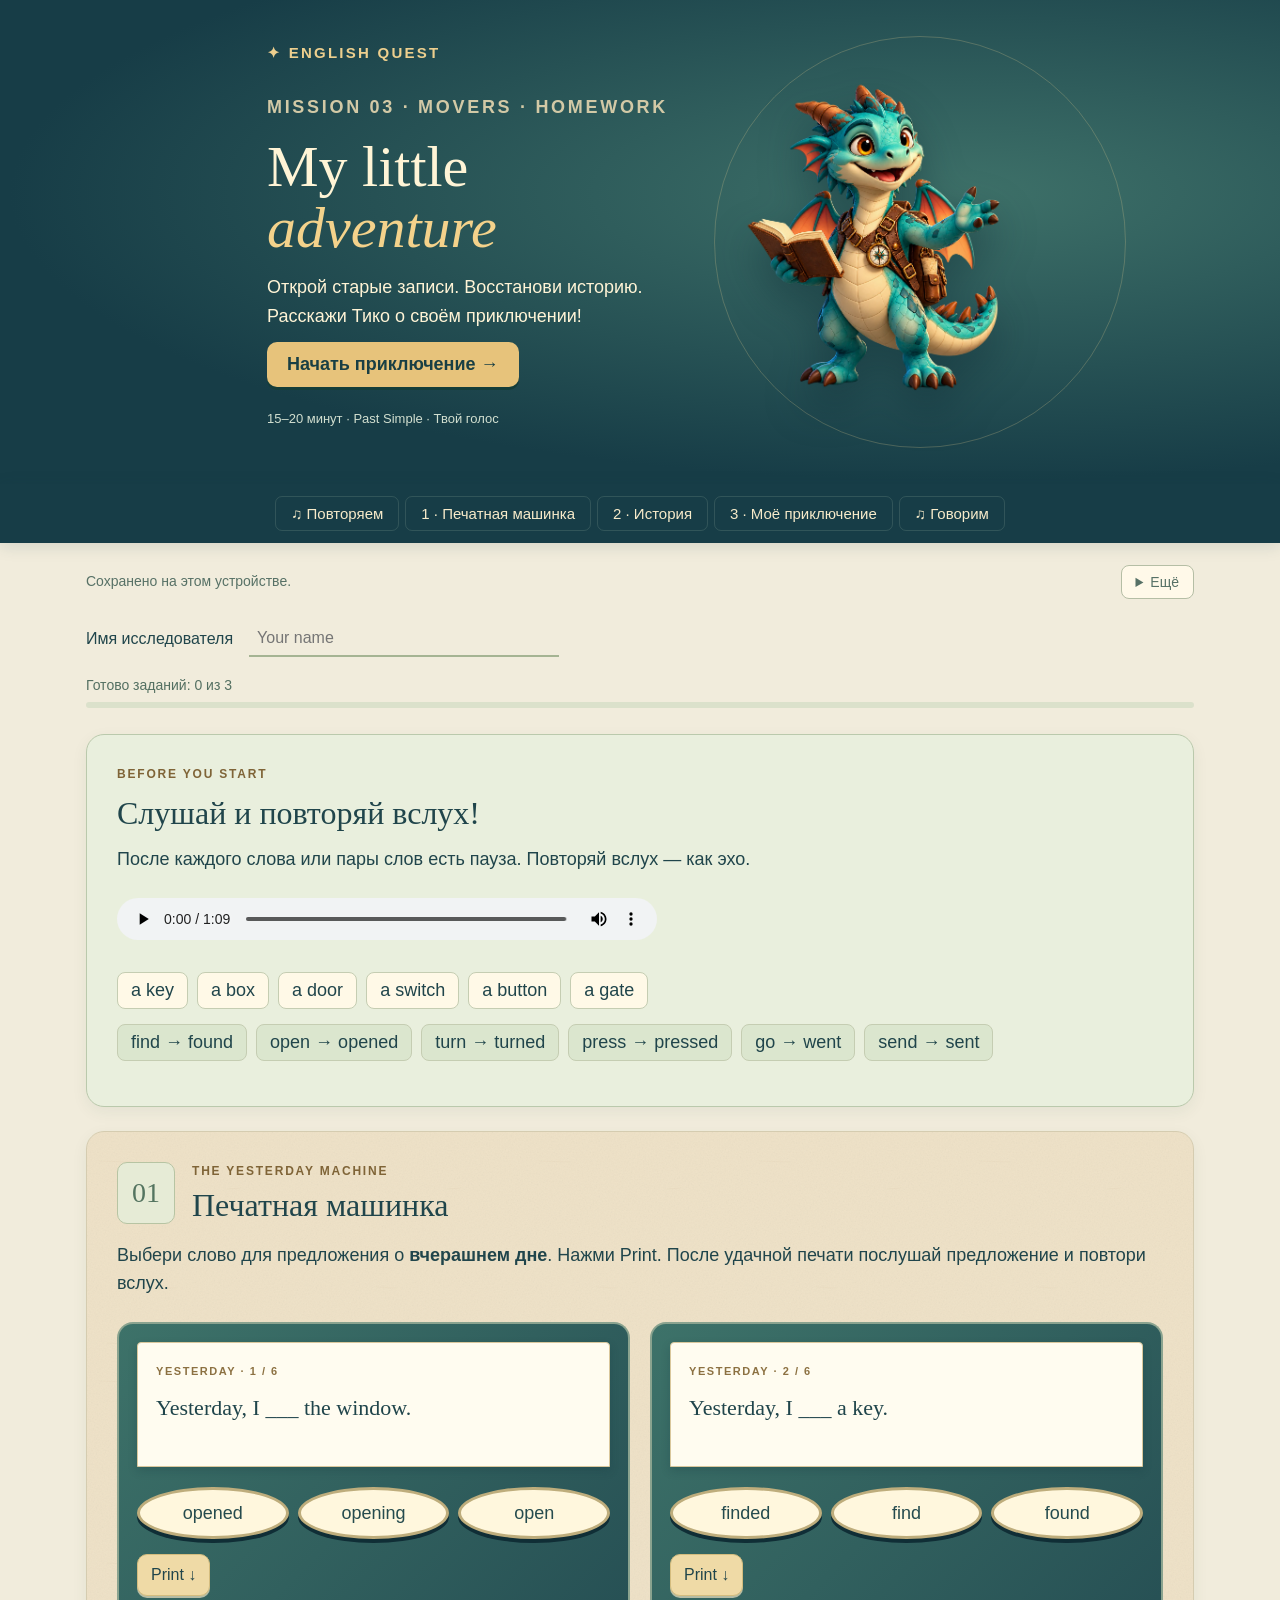
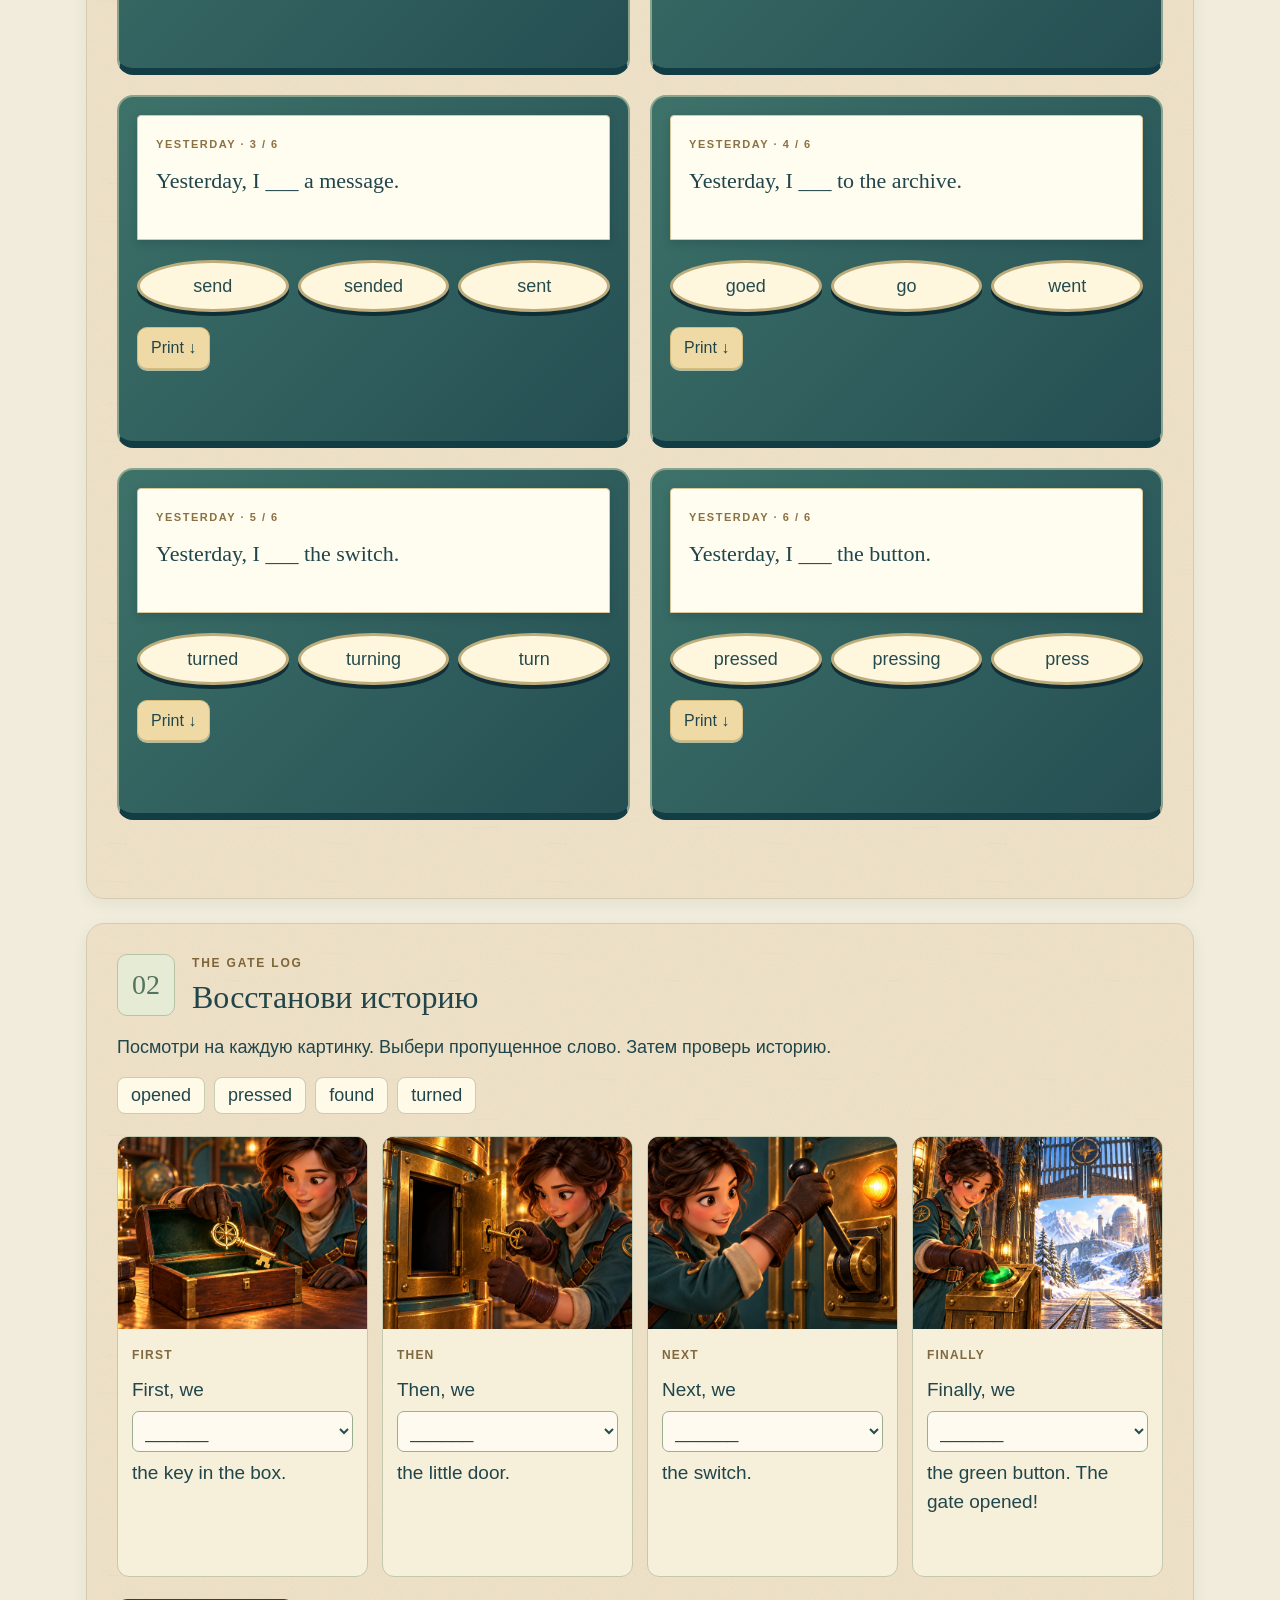
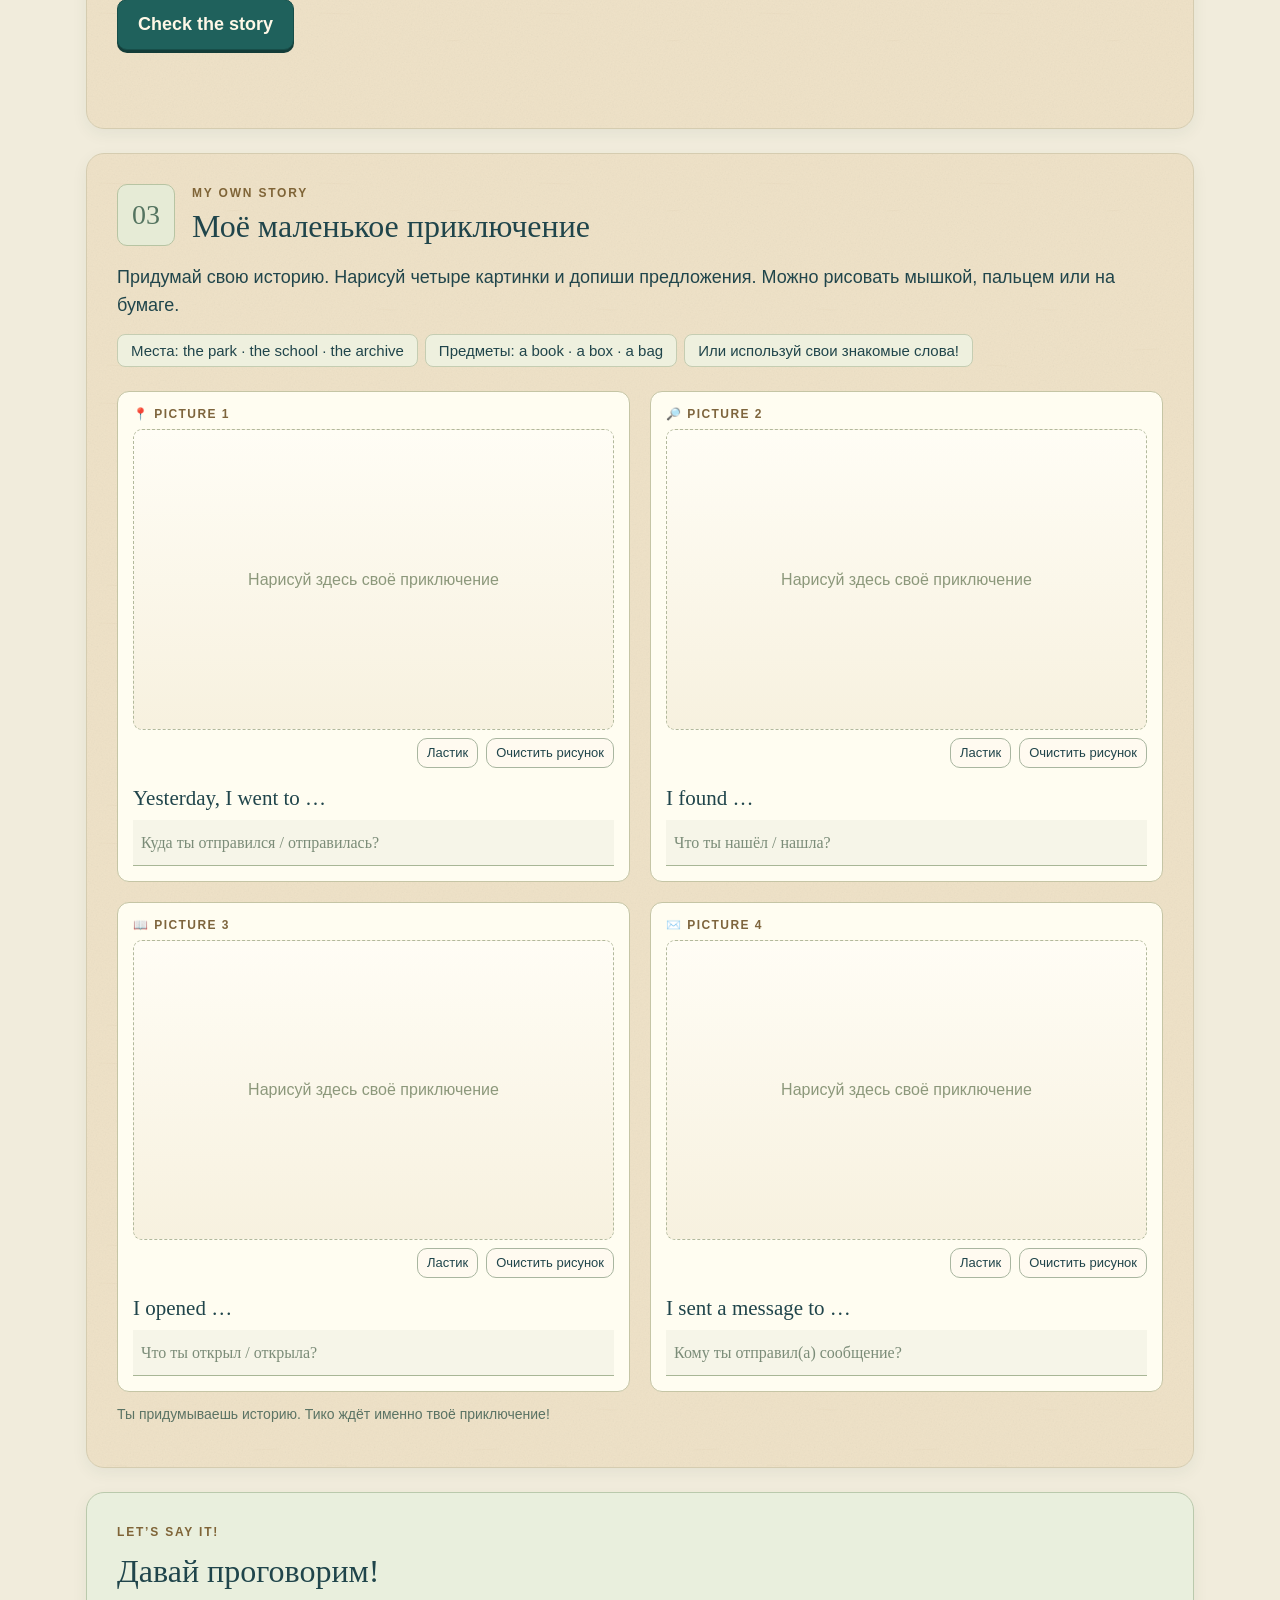
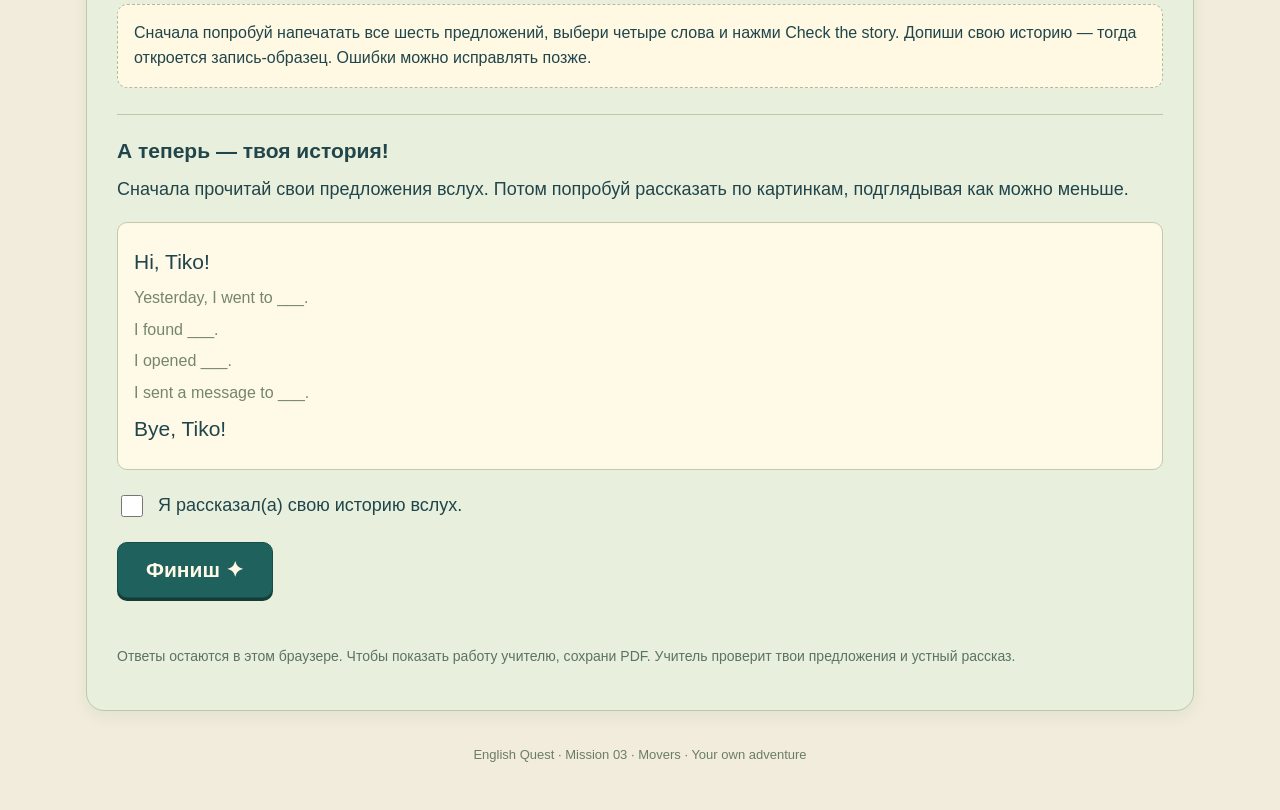
==== mission-03/index.html @ 857741c4 "Add Mission 03 Movers illustrated homework and spoken adventure" ====
<!doctype html>
<html lang="ru">
<head><meta charset="utf-8"><meta name="viewport" content="width=device-width,initial-scale=1"><meta name="theme-color" content="#173f47"><title>Mission 03 · My Little Adventure</title><link rel="stylesheet" href="homework.css?v=20261027-1"></head>
<body>
<header class="hero"><div class="hero-copy"><a class="brand" href="#top">✦ ENGLISH QUEST</a><p class="eyebrow">MISSION 03 · MOVERS · HOMEWORK</p><h1 id="top">My little<br> <em>adventure</em></h1><p>Открой старые записи. Восстанови историю.<br>Расскажи Тико о своём приключении!</p><a class="primary hero-start" href="#warmup">Начать приключение →</a><p class="hero-meta">15–20 минут · Past Simple · Твой голос</p></div><img src="assets/tiko.webp" alt="Тико с полевым блокнотом" width="365" height="410" fetchpriority="high"></header>
<nav aria-label="Задания"><a href="#warmup">♫ Повторяем</a><a href="#machine">1 · Печатная машинка</a><a href="#story">2 · История</a><a href="#adventure">3 · Моё приключение</a><a href="#speaking">♫ Говорим</a></nav>
<main>
<div class="toolbar"><p id="saveStatus" role="status">Ответы сохраняются на этом устройстве.</p><details><summary>Ещё</summary><div><button id="print" type="button">Печать / сохранить PDF</button><button id="restart" type="button">Начать заново</button></div></details></div>
<div id="resetBox" class="reset-box" hidden><p>Начать новую попытку? Ответы и рисунки этого ДЗ будут очищены.</p><button id="cancelReset" type="button">Оставить мою работу</button><button id="confirmReset" type="button">Очистить и начать</button></div>
<label class="explorer">Имя исследователя <input id="explorerName" maxlength="70" autocomplete="given-name" placeholder="Your name"></label>
<div class="progress" aria-label="Готовность заданий"><span id="progressText">Три шага до своей истории</span><div><i id="progressFill"></i></div></div>

<section id="warmup" class="echo"><p class="eyebrow">BEFORE YOU START</p><h2>Слушай и повторяй вслух!</h2><p>После каждого слова или пары слов есть пауза. Повторяй вслух — как эхо.</p><audio controls preload="metadata" src="assets/audio/warmup.mp3" aria-label="Слова и действия: слушай и повторяй вслух"></audio><p class="audio-error" role="status"></p><div class="vocabulary"><span>a key</span><span>a box</span><span>a door</span><span>a switch</span><span>a button</span><span>a gate</span></div><div class="verb-pairs"><span>find → found</span><span>open → opened</span><span>turn → turned</span><span>press → pressed</span><span>go → went</span><span>send → sent</span></div></section>

<section id="machine"><div class="section-heading"><span class="step">01</span><div><p class="eyebrow">THE YESTERDAY MACHINE</p><h2>Печатная машинка</h2></div></div><p>Выбери слово для предложения о <strong>вчерашнем дне</strong>. Нажми Print. После удачной печати послушай предложение и повтори вслух.</p><div id="machines" class="machines"></div><p id="machineStatus" class="status" role="status"></p></section>

<section id="story"><div class="section-heading"><span class="step">02</span><div><p class="eyebrow">THE GATE LOG</p><h2>Восстанови историю</h2></div></div><p>Посмотри на каждую картинку. Выбери пропущенное слово. Затем проверь историю.</p><div id="storyBank" class="word-bank" aria-label="Слова для истории"></div><div id="storyCards" class="story-cards"></div><button id="checkStory" class="primary" type="button">Check the story</button><p id="storyStatus" class="status" role="status"></p></section>

<section id="adventure"><div class="section-heading"><span class="step">03</span><div><p class="eyebrow">MY OWN STORY</p><h2>Моё маленькое приключение</h2></div></div><p>Придумай свою историю. Нарисуй четыре картинки и допиши предложения. Можно рисовать мышкой, пальцем или на бумаге.</p><div class="word-bank hints"><span>Места: the park · the school · the archive</span><span>Предметы: a book · a box · a bag</span><span>Или используй свои знакомые слова!</span></div><div id="ownCards" class="own-cards"></div><p class="small">Ты придумываешь историю. Тико ждёт именно твоё приключение!</p></section>

<section id="speaking" class="echo"><p class="eyebrow">LET’S SAY IT!</p><h2>Давай проговорим!</h2><p id="speakingLock" class="lock">Сначала попробуй напечатать все шесть предложений, выбери четыре слова и нажми Check the story. Допиши свою историю — тогда откроется запись-образец. Ошибки можно исправлять позже.</p><div id="speakingModel" hidden><p>Послушай образец. Повтори каждую строку вслух в паузах.</p><audio id="finalAudio" controls preload="none" data-src="assets/audio/final.mp3" aria-label="Приключение: слушай и повторяй вслух"></audio><p class="audio-error" role="status"></p><details class="transcript"><summary>Текст записи</summary><div id="modelText"></div></details></div><div class="own-voice"><h3>А теперь — твоя история!</h3><p>Сначала прочитай свои предложения вслух. Потом попробуй рассказать по картинкам, подглядывая как можно меньше.</p><div id="ownMessage" class="own-message"></div><label class="spoken"><input id="spoken" type="checkbox"> Я рассказал(а) свою историю вслух.</label></div><button id="finish" class="primary finish-button" type="button">Финиш ✦</button><p id="finishStatus" class="status" role="status"></p><div id="completedBadge" class="completed-badge" hidden>✦ Миссия выполнена! Твоя история сохранена.</div><p class="small">Ответы остаются в этом браузере. Чтобы показать работу учителю, сохрани PDF. Учитель проверит твои предложения и устный рассказ.</p></section>
<footer>English Quest · Mission 03 · Movers · Your own adventure</footer>
</main>
<dialog id="congratulations" aria-labelledby="congratsTitle"><span class="medal" aria-hidden="true">✦</span><p class="eyebrow">MISSION 03 · COMPLETE</p><h2 id="congratsTitle">Отличная работа!</h2><p id="congratsName"></p><p>Ты восстановил(а) историю<br>и рассказал(а) о своём приключении.</p><strong>Well done, explorer!</strong><button id="closeCongrats" class="primary" type="button">Готово!</button></dialog>
<audio id="sentenceAudio" preload="none" aria-label="Напечатанное предложение: послушай и повтори вслух"></audio><p id="audioStatus" class="sr-only" role="status"></p><script src="homework.js?v=20261027-1"></script>
</body></html>
---- mission-03/homework.css ----
:root{--ink:#20454b;--teal:#1f615c;--paper:#fff9e9;--gold:#e7c37b;--line:#d5ccb0;color-scheme:light;font-family:'Segoe UI',Arial,sans-serif;color:var(--ink);background:#f1ecdc;font-size:18px}*{box-sizing:border-box}html{scroll-behavior:smooth;scroll-padding-top:88px}body{margin:0}button,input,select,textarea{font:inherit}button,a,input,select,summary{outline-offset:4px}button:focus-visible,a:focus-visible,input:focus-visible,select:focus-visible,summary:focus-visible,canvas:focus-visible{outline:3px solid #d59e35}button{cursor:pointer;border:1px solid #a9b6a0;border-radius:10px;color:var(--ink);background:#fffaf0;padding:10px 15px;line-height:1.35;box-shadow:0 2px #b5bca4}button:hover{background:#e6eddb}button:disabled{cursor:default;opacity:.55}.primary{display:inline-block;background:var(--teal);color:#fff8e7;border-color:#174e49;text-decoration:none;padding:12px 20px;border-radius:10px;font-weight:600;box-shadow:0 3px #143d39}.primary:hover{background:#2c756c}.hero{display:flex;align-items:center;justify-content:center;gap:65px;min-height:450px;padding:42px 7%;background:radial-gradient(ellipse at 75% 40%,#3e7169,#173d47 70%);color:#fff4d6;overflow:hidden;position:relative}.hero:after{content:'';position:absolute;width:410px;height:410px;border:1px solid #d4c18b44;border-radius:50%;right:12%;pointer-events:none}.hero-copy{max-width:650px;z-index:1}.brand{font-size:15px;color:#edcf8e;text-decoration:none;letter-spacing:.15em;font-weight:700}.eyebrow{font-size:12px;font-weight:700;letter-spacing:.15em;color:#7f6437;margin:0 0 10px}.hero .eyebrow{color:#d2c9a6;margin-top:30px}.hero h1{font:58px/1.06 Georgia,serif;margin:14px 0}.hero h1 em{font-weight:400;color:#f4d28b}.hero p{font-size:18px;line-height:1.6}.hero .hero-meta{font-size:13px;color:#d2dfd0;margin-top:22px}.hero-start{background:var(--gold);color:#193f44;border-color:#c19b53}.hero-start:hover{background:#f3d692}.hero>img{width:280px;height:330px;object-fit:contain;position:relative;z-index:1;filter:drop-shadow(0 20px 20px #09263066)}nav{position:sticky;top:0;z-index:10;display:flex;justify-content:center;gap:6px;padding:12px;background:#173d47;box-shadow:0 3px 16px #153d4822}nav a{font-size:15px;color:#f7ebca;text-decoration:none;padding:8px 15px;border:1px solid #b1c6b42b;border-radius:7px;white-space:nowrap}nav a:hover{background:#31574f}main{max-width:1160px;padding:0 26px;margin:auto}.toolbar{display:flex;gap:15px;align-items:center;justify-content:space-between;margin:22px 0;font-size:14px;color:#577166}.toolbar p{margin:0}.toolbar details{position:relative}.toolbar summary{cursor:pointer;padding:8px 14px;border:1px solid #b5bea5;border-radius:8px;background:var(--paper);white-space:nowrap}.toolbar details>div{position:absolute;right:0;top:42px;z-index:20;min-width:240px;background:var(--paper);padding:10px;border:1px solid var(--line);border-radius:10px;box-shadow:0 8px 25px #244a4722;display:grid;gap:10px}.toolbar button{font-size:15px}.explorer{display:flex;align-items:center;gap:16px;margin:16px 0;font-size:16px}.explorer input{border:0;border-bottom:2px solid #a5b493;background:transparent;color:var(--ink);padding:8px;max-width:100%;min-width:0;width:310px}.progress{margin:20px 0 26px;font-size:14px;color:#536f61}.progress>div{height:6px;background:#dbe1cb;border-radius:6px;margin-top:9px;overflow:hidden}.progress i{display:block;width:0;height:100%;background:#b89048;transition:width .3s}section{padding:30px;background:var(--paper) url('assets/paper.svg');border:1px solid var(--line);border-radius:18px;margin:24px 0;box-shadow:0 5px 16px #264a4210}h2{font:32px/1.2 Georgia,serif;margin:0 0 14px}h3{font-size:21px;line-height:1.3;margin:0 0 12px}p{line-height:1.55;margin:12px 0}.section-heading{display:flex;align-items:center;gap:17px;margin-bottom:18px}.section-heading h2{margin:0}.section-heading .eyebrow{margin-bottom:5px}.step{background:#e6ebd6;border:1px solid #b7c4a3;color:#547460;font:28px Georgia,serif;display:grid;place-items:center;width:58px;height:62px;border-radius:10px;flex:none}.echo{background:#e9efdd;border-color:#bac9ac}.echo audio{width:min(100%,540px);height:42px;margin:12px 0}.vocabulary,.verb-pairs,.word-bank{display:flex;flex-wrap:wrap;gap:9px;margin:15px 0}.vocabulary span,.verb-pairs span,.word-bank span{background:#fff9e7;border:1px solid #c5cdb2;border-radius:8px;padding:7px 13px;font-size:18px}.verb-pairs span{background:#dbe6ce}.machines{display:grid;grid-template-columns:1fr 1fr;gap:20px;margin-top:24px}.machine{padding:18px 18px 20px;background:linear-gradient(135deg,#3d7269,#254e53);border:2px solid #8aa38f;border-bottom:7px solid #133d44;border-radius:16px;color:#fff5da;min-width:0;position:relative}.machine-paper{background:#fffcf0;border:1px solid #d9c79c;color:var(--ink);padding:16px 18px;min-height:125px;box-shadow:0 4px 10px #112f3533;position:relative;z-index:1;border-radius:4px 4px 0 0}.machine-paper small{font-size:11px;letter-spacing:.14em;color:#8c7142;font-weight:700}.machine-paper p{font:22px/1.45 Georgia,serif;margin:12px 0 0}.machine-keys{display:flex;gap:9px;justify-content:center;padding:20px 0 15px}.machine-keys button{flex:1;min-width:0;font-size:18px;padding:11px 5px;border-radius:50%;border:3px solid #bead7c;box-shadow:0 4px #102e36;background:#fff7dd;color:#254b4e}.machine-keys button[aria-pressed=true]{background:#e7c47b;border-color:#f5dd9b;transform:translateY(2px);box-shadow:0 2px #102e36}.machine-actions{display:flex;align-items:center;justify-content:space-between;gap:12px}.machine-actions button{font-size:16px;padding:9px 13px;background:#efdaa6;border-color:#d4bc7e}.machine .feedback{font-size:14px;min-height:40px;margin:12px 0 0;color:#f5e7be}.machine.good .machine-paper{background:#edf5e5;border-color:#89b686}.machine.bad .machine-paper{border:2px solid #d59568}.machine.good .feedback{color:#d3f2ce}.machine.printing .machine-paper{animation:feed .4s}.printed-label{color:#dbefc9;font-size:14px}.status{font-size:16px;min-height:24px;color:#566f5c}.status.bad{color:#9e482e}.status.good{color:#22654c;font-weight:600}.story-cards{display:grid;grid-template-columns:repeat(4,minmax(0,1fr));gap:14px;margin:22px 0}.story-card{border:1px solid #c3c9ae;border-radius:12px;background:#f6efd9;overflow:hidden;min-width:0}.story-image{aspect-ratio:1.3;background:#234849;position:relative}.story-image img{display:block;width:100%;height:100%;object-fit:cover;object-position:50% 55%}.story-image .retry{position:absolute;inset:15px;background:#fff6dfee;font-size:15px}.story-body{padding:14px}.story-body strong{font-size:12px;text-transform:uppercase;letter-spacing:.1em;color:#806941}.story-body p{font-size:19px;line-height:1.5}.story-body select{width:100%;padding:8px;color:#254d4d;background:#fffaf0;border:1px solid #9cad90;border-radius:7px;margin:7px 0}.story-card.good{border:2px solid #628b5e}.story-card.bad{border:2px solid #c47d55}.story-card .feedback{font-size:14px;min-height:22px;color:#476746}.story-card.bad .feedback{color:#9e482e}.hints{gap:7px}.hints span{font-size:15px;background:#eef0de}.own-cards{display:grid;grid-template-columns:1fr 1fr;gap:20px;margin-top:24px}.own-card{background:#fffdf1;border:1px solid #c5c5a5;padding:15px;border-radius:12px;min-width:0}.draw-label{font-size:12px;color:#7e653d;letter-spacing:.12em;display:block;margin-bottom:8px;font-weight:700}.draw-wrap{position:relative}.draw-wrap canvas{display:block;width:100%;height:auto;aspect-ratio:1.6;border:1px dashed #b2b99c;border-radius:9px;touch-action:none;background:linear-gradient(#fffdf5,#f7f1df);cursor:crosshair}.draw-prompt{position:absolute;inset:0;display:grid;place-items:center;pointer-events:none;color:#8c987b;font-size:16px}.draw-prompt[hidden]{display:none}.draw-tools{display:flex;justify-content:flex-end;gap:8px;margin:8px 0 15px}.draw-tools button{font-size:13px;padding:5px 9px;box-shadow:none}.draw-tools button[aria-pressed=true]{background:#dce7cf}.own-card label{display:block;font:21px/1.5 Georgia,serif}.own-card input{display:block;width:100%;border:0;border-bottom:1px solid #a8b696;background:#f6f5e8;padding:8px;font-size:19px;color:#20454b;margin-top:6px}.own-card input::placeholder{font-size:16px;color:#7b8c78}.lock{background:#fff8e3;border:1px dashed #b2bc9b;padding:16px;border-radius:10px;font-size:16px}.transcript{margin:15px 0;font-size:16px}.transcript summary{cursor:pointer;color:#4c6d59;padding:8px 0}.transcript>div{border-left:3px solid #a9ba91;padding:2px 18px}.transcript p{font-size:20px;margin:9px 0}.own-voice{border-top:1px solid #bac8a7;padding-top:22px;margin-top:26px}.own-message{padding:16px;background:#fff9e8;border:1px solid #c3c9ac;border-radius:10px;margin:18px 0;overflow-wrap:anywhere}.own-message p{font-size:21px;margin:7px 0}.own-message .empty{font-size:16px;color:#74866e}.spoken{display:flex;align-items:center;gap:12px;font-size:18px;line-height:1.4;margin:22px 0}.spoken input{width:22px;height:22px;accent-color:#1f615c;flex:none}.small{font-size:14px;color:#5b7364}.finish-button{font-size:21px;padding:13px 28px}.completed-badge{padding:18px;border-radius:12px;color:#1e654b;border:1px solid #8daf7e;background:#dcecd0;font-weight:700;margin:18px 0}.reset-box{background:#fff0dc;border:1px solid #c99a60;padding:18px;border-radius:12px}.reset-box button{margin:7px 8px 0 0;font-size:16px}footer{text-align:center;font-size:13px;color:#6c7d67;padding:12px 0 35px}.audio-error{color:#9e482e;font-size:15px}.audio-error:empty{display:none}.sr-only{position:absolute;width:1px;height:1px;overflow:hidden;clip-path:inset(50%)}[hidden]{display:none!important}#congratulations{max-width:560px;width:calc(100% - 32px);padding:32px 28px;border:1px solid #e5c176;border-radius:24px;text-align:center;color:#fff1cc;background:radial-gradient(ellipse at 50% 15%,#447971,#173f47 75%);box-shadow:0 20px 80px #092b4599}#congratulations::backdrop{background:#102f3bce;backdrop-filter:blur(5px)}#congratulations .medal{font-size:80px;line-height:1.1;display:block;color:#f3d48c;animation:medal .65s ease-out}#congratulations .eyebrow{color:#e4c48a;margin-top:16px}#congratulations h2{color:#fff2d1;font-size:37px}#congratulations strong{display:block;color:#edcf8c;margin:15px 0}#congratulations button{display:block;margin:22px auto 0;background:#e6c47b;color:#1d4247}#congratsName{font-size:24px;font-weight:600;color:#efcf85;overflow-wrap:anywhere}@keyframes feed{50%{transform:translateY(-7px)}}@keyframes medal{from{transform:scale(.4) rotate(-25deg);opacity:0}to{transform:scale(1) rotate(0);opacity:1}}
@media(max-width:900px){.hero{gap:20px;padding:35px 5%}.hero h1{font-size:50px}.hero>img{width:230px}.hero:after{right:4%}nav{justify-content:flex-start;overflow-x:auto}.story-cards{grid-template-columns:1fr 1fr}.machines{gap:15px}section{padding:24px}.machine{padding:14px}.machine-paper p{font-size:20px}}
@media(max-width:600px){html{scroll-padding-top:74px}.hero{min-height:390px;padding:30px 24px;gap:0;align-items:flex-start}.hero-copy{width:100%}.hero h1{font-size:44px}.hero .eyebrow{margin-top:22px;font-size:10px}.hero>img{position:absolute;right:-22px;top:100px;width:165px;height:210px;opacity:.9;pointer-events:none}.hero:after{width:250px;height:250px;right:-80px;top:65px}.hero-copy>p:not(.eyebrow):not(.hero-meta){max-width:220px;font-size:15px}.hero-start{font-size:15px;padding:11px 14px}.hero .hero-meta{font-size:11px;max-width:220px}nav{padding:9px 10px;gap:5px}nav a{font-size:13px;padding:8px 10px}main{padding:0 14px}.toolbar{font-size:12px;gap:10px}.explorer{align-items:flex-start;flex-direction:column;gap:5px}.explorer input{width:100%}section{padding:22px 16px;border-radius:14px;margin:18px 0}h2{font-size:27px}.section-heading{gap:12px}.section-heading .eyebrow{font-size:10px}.step{width:45px;height:52px;font-size:24px}p{font-size:17px}.machines,.own-cards{grid-template-columns:1fr}.machine-paper{min-height:115px}.machine-paper p{font-size:23px}.machine-keys button{font-size:19px}.story-cards{grid-template-columns:1fr}.story-image{aspect-ratio:1.45}.story-body p{font-size:21px}.story-body select{font-size:20px}.vocabulary span,.verb-pairs span{font-size:16px;padding:6px 9px}.own-card{padding:12px}.own-message p{font-size:19px}#congratulations{padding:26px 20px}#congratulations h2{font-size:31px}}
@media(prefers-reduced-motion:reduce){html{scroll-behavior:auto}*,*:before,*:after{animation:none!important;transition:none!important}}
@media print{@page{size:A4;margin:12mm}:root{background:white;font-size:12pt}body{background:white;color:#193e43}.hero{min-height:0;padding:0 0 12px;display:block;background:white;color:#193e43;border-bottom:2px solid #a6b293}.hero h1{font-size:30pt}.hero h1 br{display:none}.hero h1 em{color:#193e43}.hero>img,.hero:after,.hero-start,.hero-meta,.hero-copy>p:not(.eyebrow),nav,.toolbar,.progress,.reset-box,audio,button,.draw-tools,.audio-error,.spoken,.finish-button,.transcript,dialog,.lock,#speakingModel,#machineStatus,#storyStatus,#finishStatus{display:none!important}.hero .eyebrow,.brand{color:#75613c}.hero .eyebrow{margin:8px 0}.hero h1{margin:10px 0}main{max-width:none;padding:0}.explorer{margin:12px 0}.explorer input{border-bottom:1px solid #8e9a7e}section{box-shadow:none;background:white;padding:16px 0;border:0;border-radius:0;margin:0}h2{font-size:23pt}.eyebrow{font-size:9pt}.machines{gap:12px}.machine{background:white;border:1px solid #a3b092;padding:10px;break-inside:avoid;color:#193e43}.machine-paper{box-shadow:none;min-height:85px}.machine-paper p{font-size:15pt}.machine-paper small{font-size:9pt}.machine-keys{padding:8px;display:flex}.machine-keys button{display:block!important;border:1px solid #abb694;box-shadow:none;border-radius:5px;font-size:12pt;padding:5px}.machine-keys button[aria-pressed=true]{background:#e6ecd9;border:2px solid #244f49}.machine .feedback{font-size:10pt;color:#335f4c;min-height:0;margin:8px 0}.machine-actions{display:none}#story,#adventure,#speaking{break-before:page}.story-cards{grid-template-columns:1fr 1fr;gap:12px}.story-card{break-inside:avoid}.story-image{height:165px;aspect-ratio:auto}.story-body{padding:10px}.story-body p{font-size:14pt;margin:8px 0}.story-body select{font-size:14pt;appearance:none;border:0;border-bottom:1px solid #899b78;margin:3px 0;padding:3px}.story-card .feedback{min-height:0;font-size:10pt}.own-cards{gap:12px;grid-template-columns:1fr 1fr}.own-card{break-inside:avoid;padding:10px}.draw-wrap canvas{height:150px;width:100%;aspect-ratio:auto}.draw-prompt{font-size:10pt}.own-card label{font-size:14pt}.own-card input{font-size:13pt;padding:5px}.hints span{font-size:10pt}.own-message p{font-size:17pt}.section-heading{margin-bottom:12px}.step{width:42px;height:45px;font-size:23px}.small{font-size:10pt}.own-voice{margin-top:10px}.completed-badge{padding:10px}.vocabulary span,.verb-pairs span{font-size:12pt}.echo{background:white;border:1px solid #bdc8ae;padding:16px}footer{padding:15px 0;font-size:9pt}}

@media print{#warmup{padding:8px 10px;margin:0 0 8px}#warmup h2{font-size:16pt;margin:0 0 5px}#warmup>p,.vocabulary{display:none}#warmup .verb-pairs{margin:4px 0;gap:5px}#warmup .verb-pairs span{font-size:10pt;padding:4px 7px}.machine-paper{padding:10px;min-height:65px}.machine-paper p{font-size:14pt;line-height:1.3;margin-top:8px}.machine-keys{padding:6px 0}.machine .feedback,.machine.good .feedback{font-size:9pt;line-height:1.3;color:#335f4c;margin:5px 0 0}.machines{gap:10px}.machine{padding:8px}.hero h1 em:before{content:" "}}
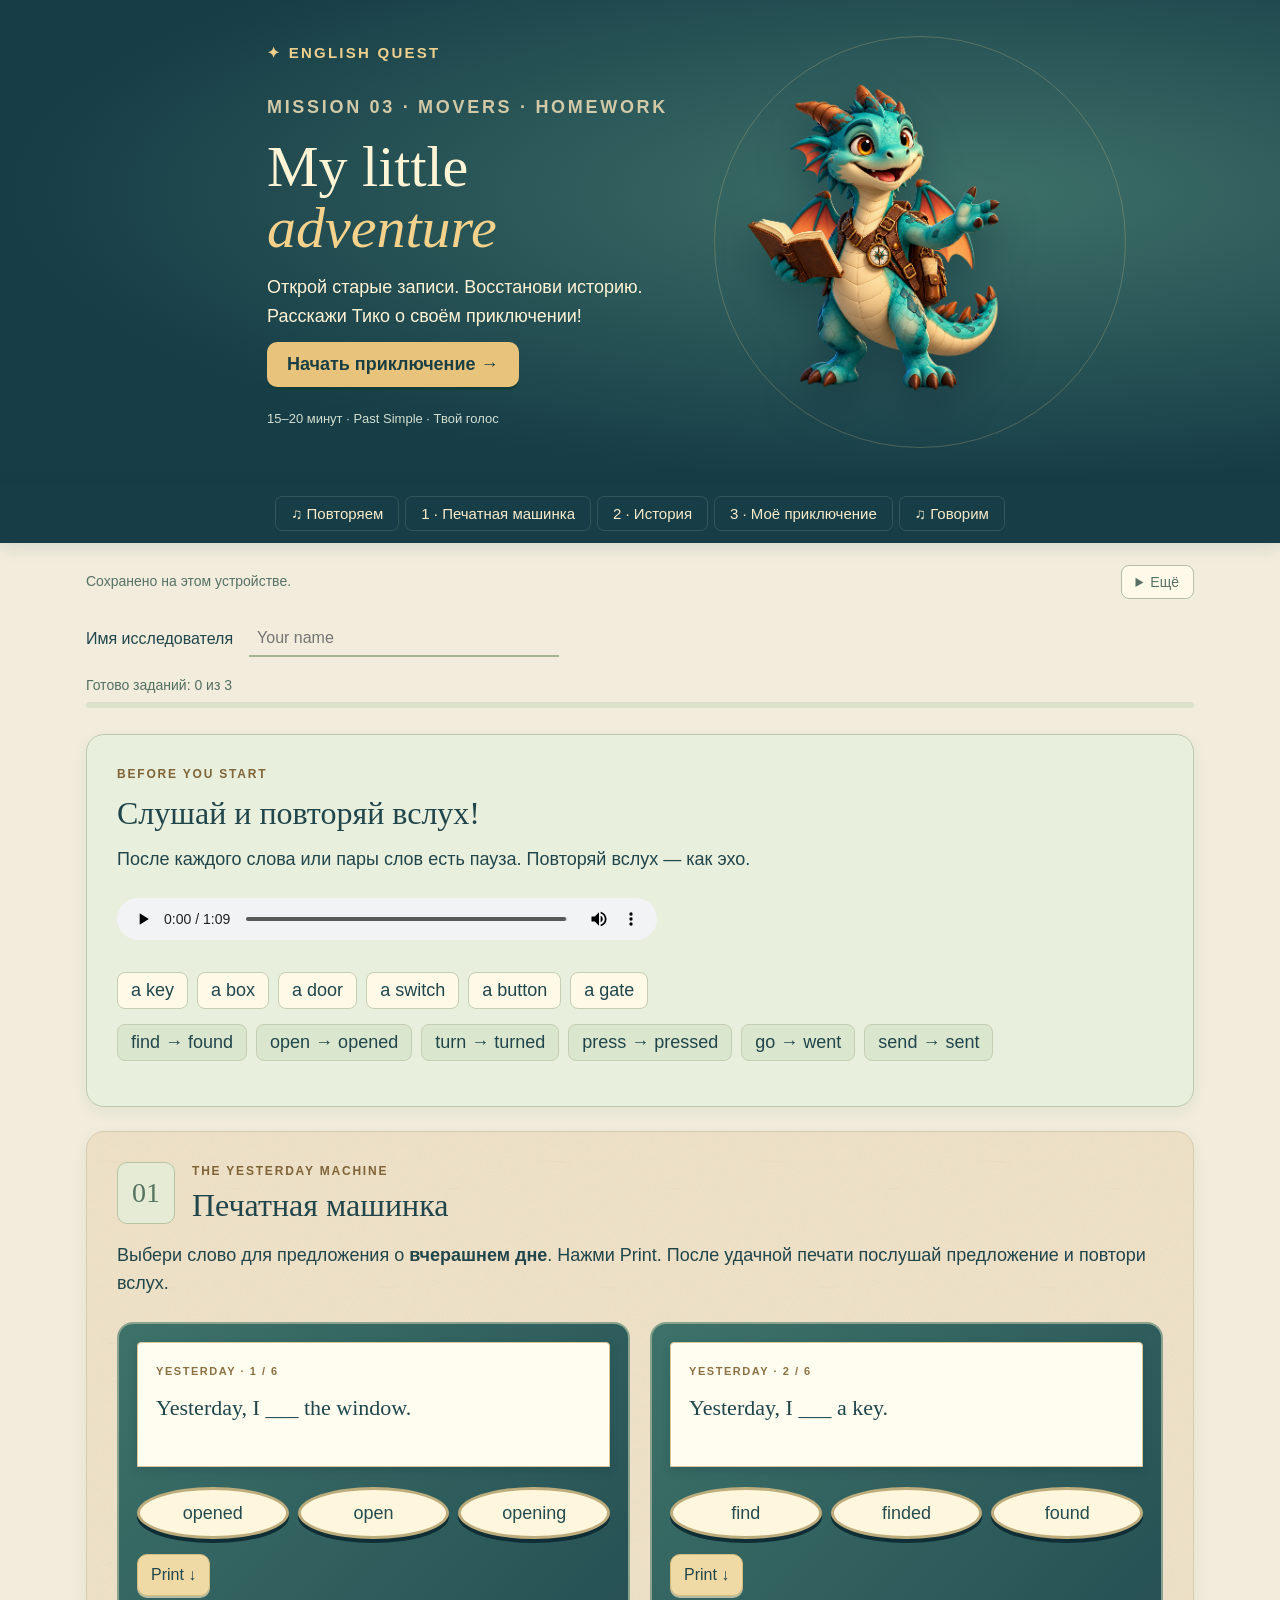
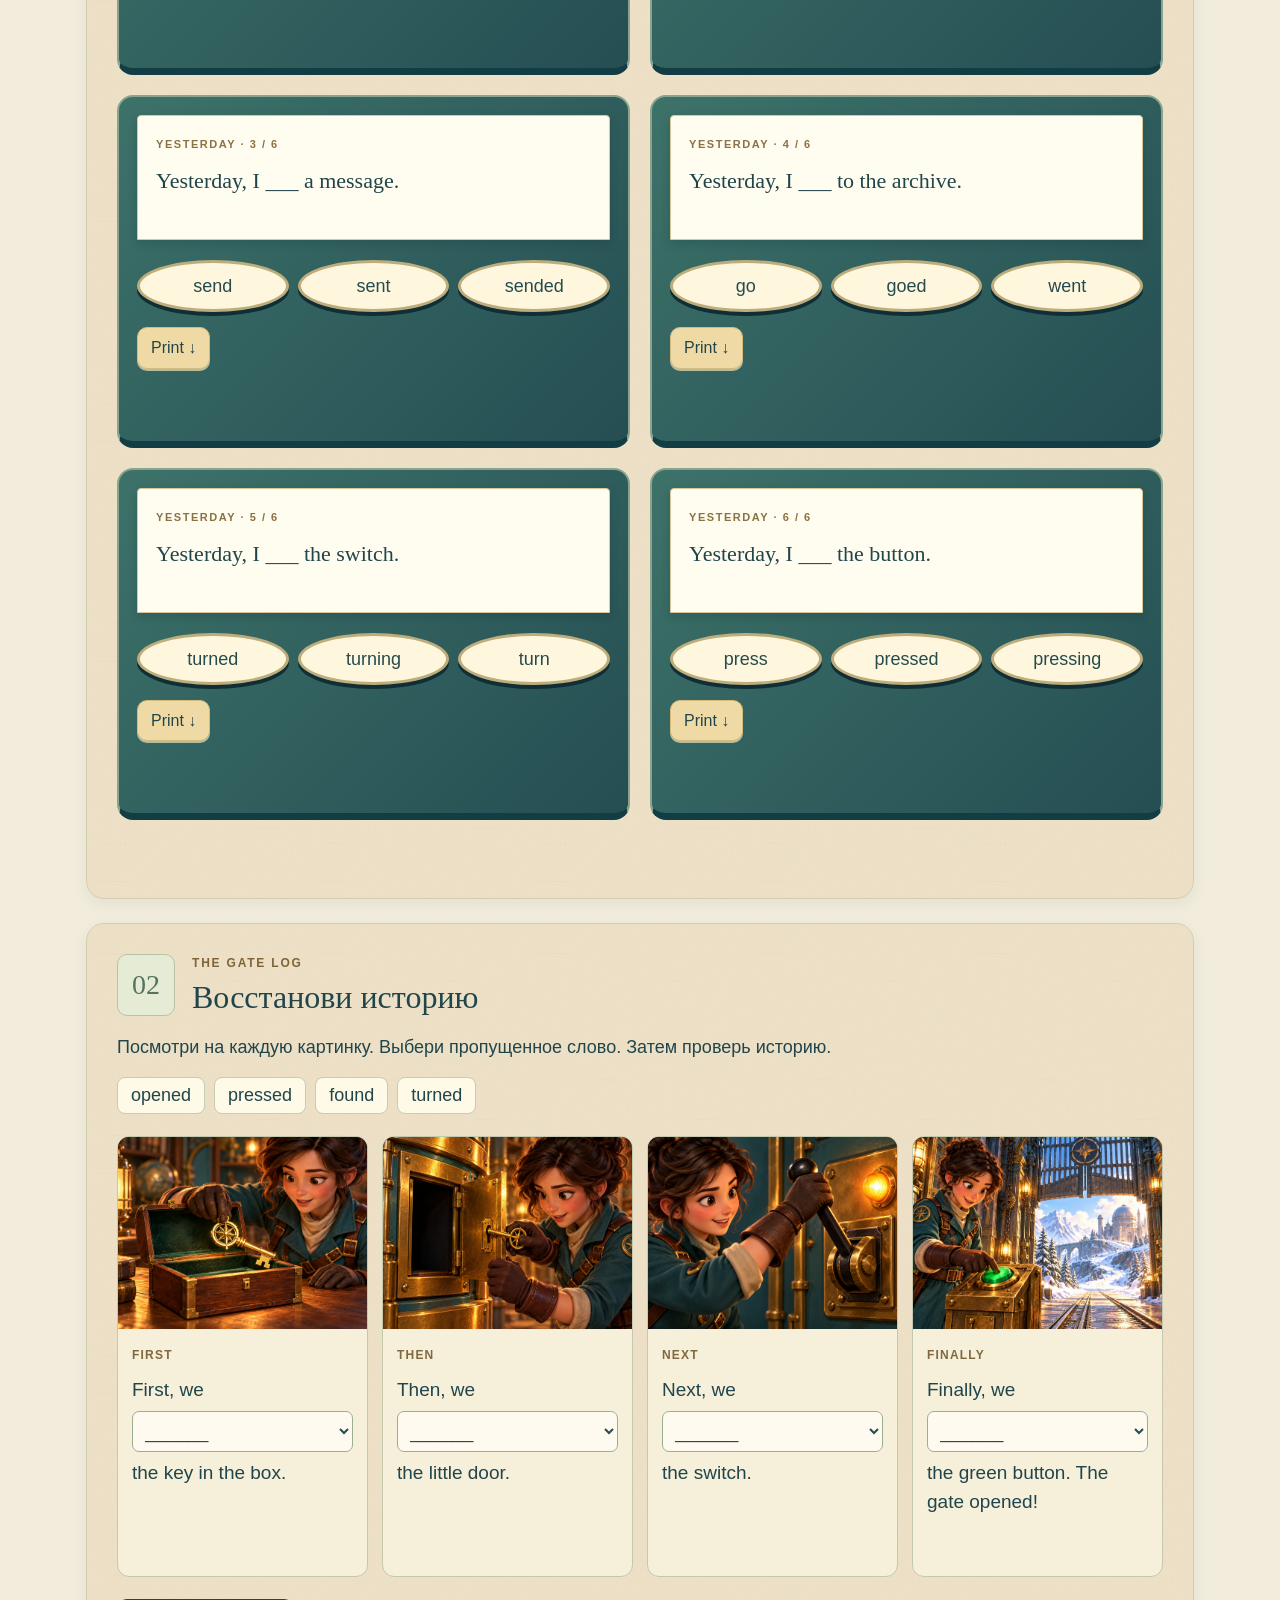
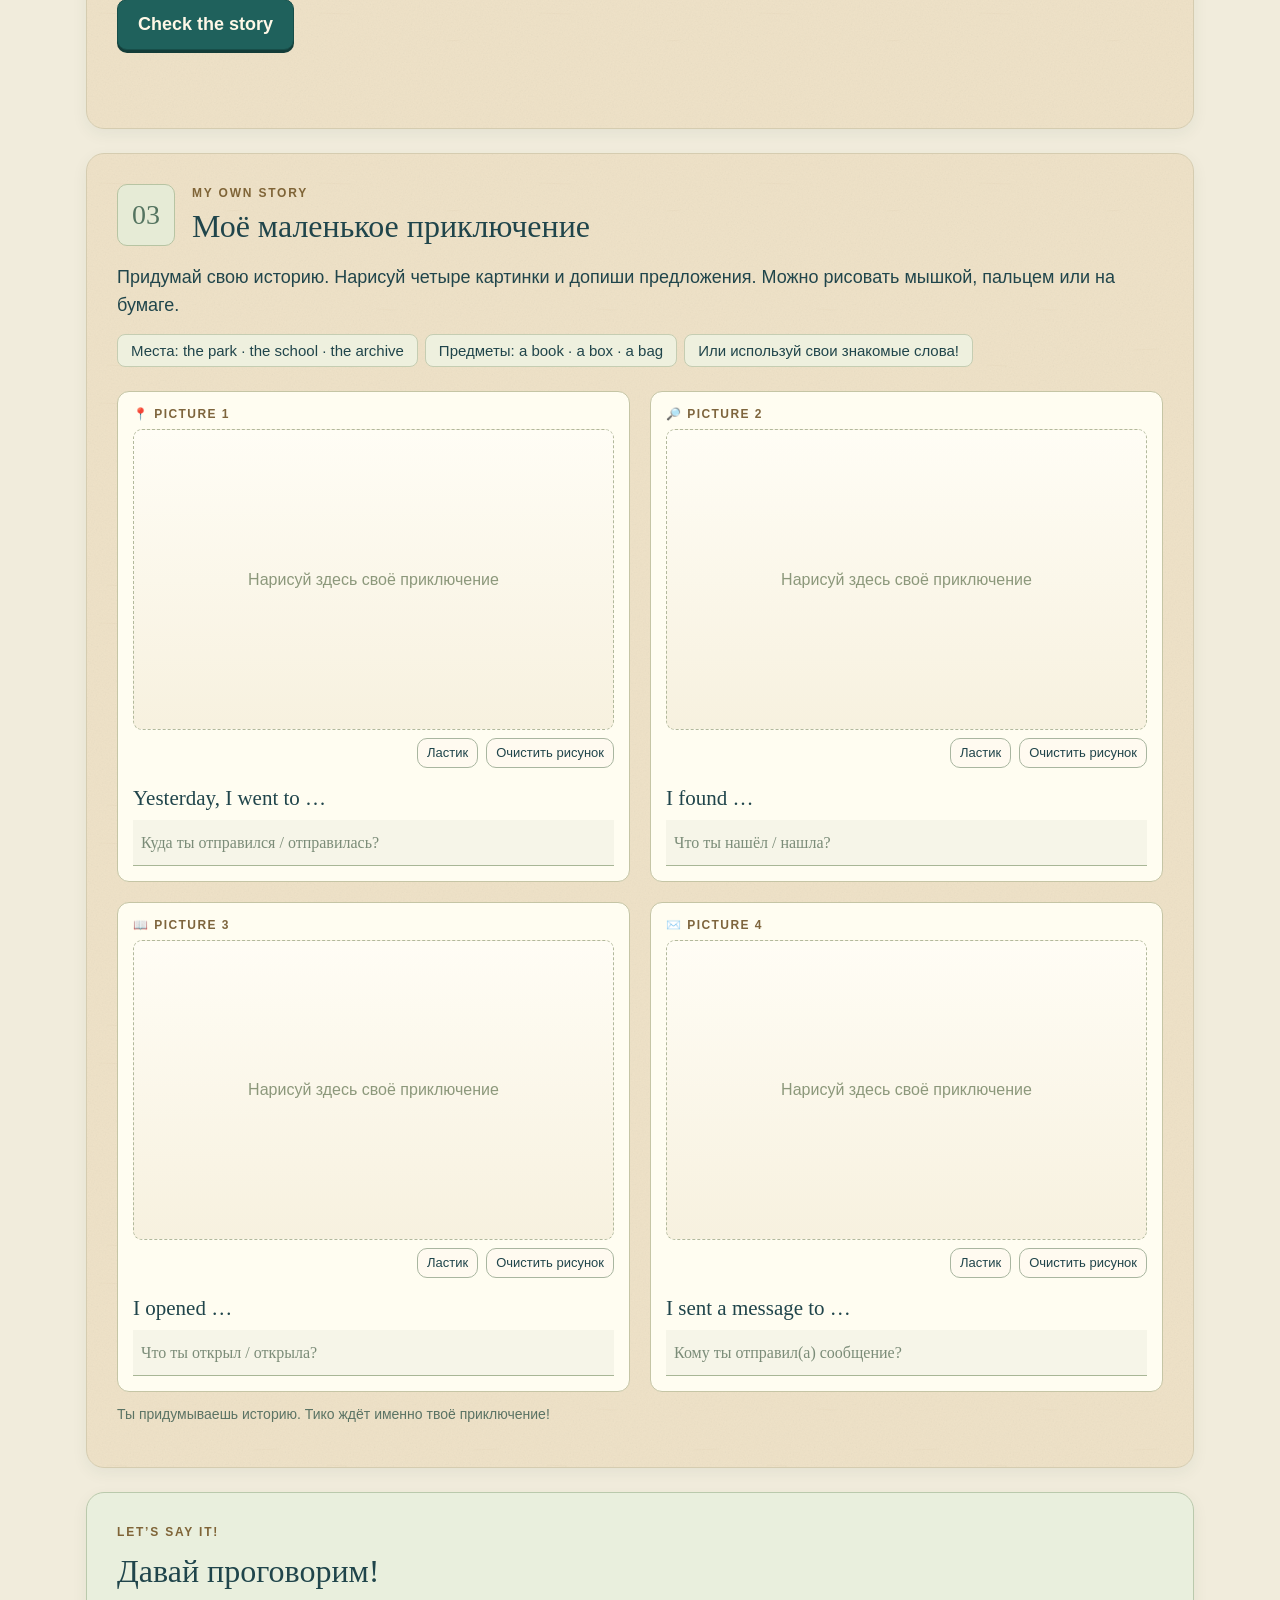
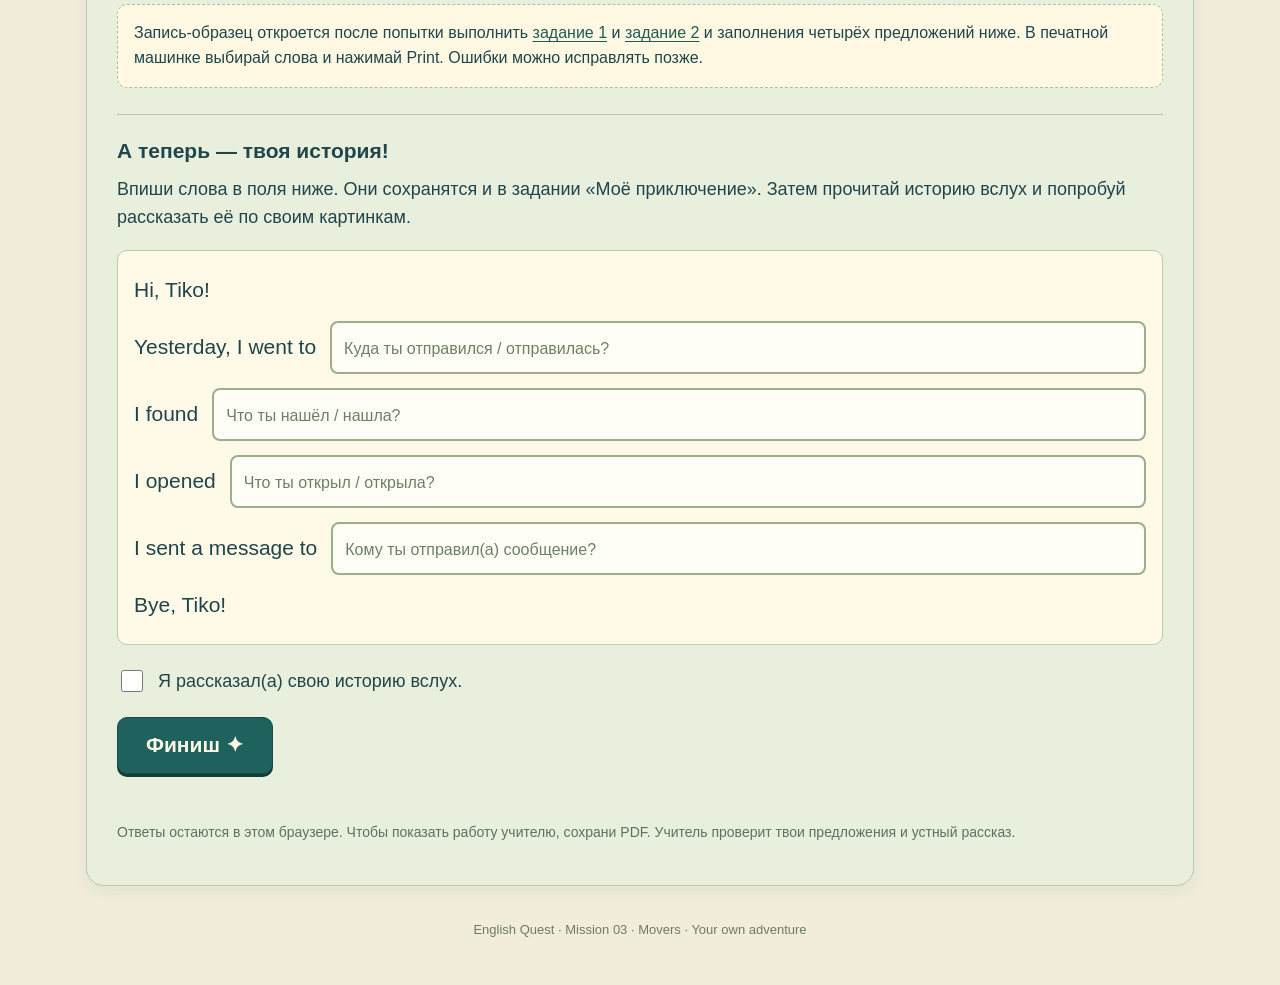
==== commit cea7e5fe: "Allow typing directly in the Mission 03 speaking story" ====
--- a/mission-03/index.html
+++ b/mission-03/index.html
@@ -1,6 +1,6 @@
 <!doctype html>
 <html lang="ru">
-<head><meta charset="utf-8"><meta name="viewport" content="width=device-width,initial-scale=1"><meta name="theme-color" content="#173f47"><title>Mission 03 · My Little Adventure</title><link rel="stylesheet" href="homework.css?v=20261027-1"></head>
+<head><meta charset="utf-8"><meta name="viewport" content="width=device-width,initial-scale=1"><meta name="theme-color" content="#173f47"><title>Mission 03 · My Little Adventure</title><link rel="stylesheet" href="homework.css?v=20261027-2"></head>
 <body>
 <header class="hero"><div class="hero-copy"><a class="brand" href="#top">✦ ENGLISH QUEST</a><p class="eyebrow">MISSION 03 · MOVERS · HOMEWORK</p><h1 id="top">My little<br> <em>adventure</em></h1><p>Открой старые записи. Восстанови историю.<br>Расскажи Тико о своём приключении!</p><a class="primary hero-start" href="#warmup">Начать приключение →</a><p class="hero-meta">15–20 минут · Past Simple · Твой голос</p></div><img src="assets/tiko.webp" alt="Тико с полевым блокнотом" width="365" height="410" fetchpriority="high"></header>
 <nav aria-label="Задания"><a href="#warmup">♫ Повторяем</a><a href="#machine">1 · Печатная машинка</a><a href="#story">2 · История</a><a href="#adventure">3 · Моё приключение</a><a href="#speaking">♫ Говорим</a></nav>
@@ -18,9 +18,9 @@
 
 <section id="adventure"><div class="section-heading"><span class="step">03</span><div><p class="eyebrow">MY OWN STORY</p><h2>Моё маленькое приключение</h2></div></div><p>Придумай свою историю. Нарисуй четыре картинки и допиши предложения. Можно рисовать мышкой, пальцем или на бумаге.</p><div class="word-bank hints"><span>Места: the park · the school · the archive</span><span>Предметы: a book · a box · a bag</span><span>Или используй свои знакомые слова!</span></div><div id="ownCards" class="own-cards"></div><p class="small">Ты придумываешь историю. Тико ждёт именно твоё приключение!</p></section>
 
-<section id="speaking" class="echo"><p class="eyebrow">LET’S SAY IT!</p><h2>Давай проговорим!</h2><p id="speakingLock" class="lock">Сначала попробуй напечатать все шесть предложений, выбери четыре слова и нажми Check the story. Допиши свою историю — тогда откроется запись-образец. Ошибки можно исправлять позже.</p><div id="speakingModel" hidden><p>Послушай образец. Повтори каждую строку вслух в паузах.</p><audio id="finalAudio" controls preload="none" data-src="assets/audio/final.mp3" aria-label="Приключение: слушай и повторяй вслух"></audio><p class="audio-error" role="status"></p><details class="transcript"><summary>Текст записи</summary><div id="modelText"></div></details></div><div class="own-voice"><h3>А теперь — твоя история!</h3><p>Сначала прочитай свои предложения вслух. Потом попробуй рассказать по картинкам, подглядывая как можно меньше.</p><div id="ownMessage" class="own-message"></div><label class="spoken"><input id="spoken" type="checkbox"> Я рассказал(а) свою историю вслух.</label></div><button id="finish" class="primary finish-button" type="button">Финиш ✦</button><p id="finishStatus" class="status" role="status"></p><div id="completedBadge" class="completed-badge" hidden>✦ Миссия выполнена! Твоя история сохранена.</div><p class="small">Ответы остаются в этом браузере. Чтобы показать работу учителю, сохрани PDF. Учитель проверит твои предложения и устный рассказ.</p></section>
+<section id="speaking" class="echo"><p class="eyebrow">LET’S SAY IT!</p><h2>Давай проговорим!</h2><p id="speakingLock" class="lock">Запись-образец откроется после попытки выполнить <a href="#machine">задание 1</a> и <a href="#story">задание 2</a> и заполнения четырёх предложений ниже. В печатной машинке выбирай слова и нажимай Print. Ошибки можно исправлять позже.</p><div id="speakingModel" hidden><p>Послушай образец. Повтори каждую строку вслух в паузах.</p><audio id="finalAudio" controls preload="none" data-src="assets/audio/final.mp3" aria-label="Приключение: слушай и повторяй вслух"></audio><p class="audio-error" role="status"></p><details class="transcript"><summary>Текст записи</summary><div id="modelText"></div></details></div><div class="own-voice"><h3>А теперь — твоя история!</h3><p>Впиши слова в поля ниже. Они сохранятся и в задании «Моё приключение». Затем прочитай историю вслух и попробуй рассказать её по своим картинкам.</p><div id="ownMessage" class="own-message"></div><label class="spoken"><input id="spoken" type="checkbox"> Я рассказал(а) свою историю вслух.</label></div><button id="finish" class="primary finish-button" type="button">Финиш ✦</button><p id="finishStatus" class="status" role="status"></p><div id="completedBadge" class="completed-badge" hidden>✦ Миссия выполнена! Твоя история сохранена.</div><p class="small">Ответы остаются в этом браузере. Чтобы показать работу учителю, сохрани PDF. Учитель проверит твои предложения и устный рассказ.</p></section>
 <footer>English Quest · Mission 03 · Movers · Your own adventure</footer>
 </main>
 <dialog id="congratulations" aria-labelledby="congratsTitle"><span class="medal" aria-hidden="true">✦</span><p class="eyebrow">MISSION 03 · COMPLETE</p><h2 id="congratsTitle">Отличная работа!</h2><p id="congratsName"></p><p>Ты восстановил(а) историю<br>и рассказал(а) о своём приключении.</p><strong>Well done, explorer!</strong><button id="closeCongrats" class="primary" type="button">Готово!</button></dialog>
-<audio id="sentenceAudio" preload="none" aria-label="Напечатанное предложение: послушай и повтори вслух"></audio><p id="audioStatus" class="sr-only" role="status"></p><script src="homework.js?v=20261027-1"></script>
+<audio id="sentenceAudio" preload="none" aria-label="Напечатанное предложение: послушай и повтори вслух"></audio><p id="audioStatus" class="sr-only" role="status"></p><script src="homework.js?v=20261027-2"></script>
 </body></html>
--- a/mission-03/homework.css
+++ b/mission-03/homework.css
@@ -5,3 +5,5 @@
 @media print{@page{size:A4;margin:12mm}:root{background:white;font-size:12pt}body{background:white;color:#193e43}.hero{min-height:0;padding:0 0 12px;display:block;background:white;color:#193e43;border-bottom:2px solid #a6b293}.hero h1{font-size:30pt}.hero h1 br{display:none}.hero h1 em{color:#193e43}.hero>img,.hero:after,.hero-start,.hero-meta,.hero-copy>p:not(.eyebrow),nav,.toolbar,.progress,.reset-box,audio,button,.draw-tools,.audio-error,.spoken,.finish-button,.transcript,dialog,.lock,#speakingModel,#machineStatus,#storyStatus,#finishStatus{display:none!important}.hero .eyebrow,.brand{color:#75613c}.hero .eyebrow{margin:8px 0}.hero h1{margin:10px 0}main{max-width:none;padding:0}.explorer{margin:12px 0}.explorer input{border-bottom:1px solid #8e9a7e}section{box-shadow:none;background:white;padding:16px 0;border:0;border-radius:0;margin:0}h2{font-size:23pt}.eyebrow{font-size:9pt}.machines{gap:12px}.machine{background:white;border:1px solid #a3b092;padding:10px;break-inside:avoid;color:#193e43}.machine-paper{box-shadow:none;min-height:85px}.machine-paper p{font-size:15pt}.machine-paper small{font-size:9pt}.machine-keys{padding:8px;display:flex}.machine-keys button{display:block!important;border:1px solid #abb694;box-shadow:none;border-radius:5px;font-size:12pt;padding:5px}.machine-keys button[aria-pressed=true]{background:#e6ecd9;border:2px solid #244f49}.machine .feedback{font-size:10pt;color:#335f4c;min-height:0;margin:8px 0}.machine-actions{display:none}#story,#adventure,#speaking{break-before:page}.story-cards{grid-template-columns:1fr 1fr;gap:12px}.story-card{break-inside:avoid}.story-image{height:165px;aspect-ratio:auto}.story-body{padding:10px}.story-body p{font-size:14pt;margin:8px 0}.story-body select{font-size:14pt;appearance:none;border:0;border-bottom:1px solid #899b78;margin:3px 0;padding:3px}.story-card .feedback{min-height:0;font-size:10pt}.own-cards{gap:12px;grid-template-columns:1fr 1fr}.own-card{break-inside:avoid;padding:10px}.draw-wrap canvas{height:150px;width:100%;aspect-ratio:auto}.draw-prompt{font-size:10pt}.own-card label{font-size:14pt}.own-card input{font-size:13pt;padding:5px}.hints span{font-size:10pt}.own-message p{font-size:17pt}.section-heading{margin-bottom:12px}.step{width:42px;height:45px;font-size:23px}.small{font-size:10pt}.own-voice{margin-top:10px}.completed-badge{padding:10px}.vocabulary span,.verb-pairs span{font-size:12pt}.echo{background:white;border:1px solid #bdc8ae;padding:16px}footer{padding:15px 0;font-size:9pt}}
 
 @media print{#warmup{padding:8px 10px;margin:0 0 8px}#warmup h2{font-size:16pt;margin:0 0 5px}#warmup>p,.vocabulary{display:none}#warmup .verb-pairs{margin:4px 0;gap:5px}#warmup .verb-pairs span{font-size:10pt;padding:4px 7px}.machine-paper{padding:10px;min-height:65px}.machine-paper p{font-size:14pt;line-height:1.3;margin-top:8px}.machine-keys{padding:6px 0}.machine .feedback,.machine.good .feedback{font-size:9pt;line-height:1.3;color:#335f4c;margin:5px 0 0}.machines{gap:10px}.machine{padding:8px}.hero h1 em:before{content:" "}}
+
+.voice-line{display:grid;grid-template-columns:max-content minmax(150px,1fr);align-items:center;gap:14px;margin:14px 0;font-size:21px;line-height:1.45}.voice-line input{width:100%;min-width:0;padding:10px 12px;color:#20454b;background:#fffef6;border:2px solid #9caf8d;border-radius:8px;font-size:20px}.voice-line input::placeholder{font-size:16px;color:#6c8066}.own-message .voice-print{display:none}.lock a{color:#205b52;text-underline-offset:3px}@media(max-width:600px){.voice-line{grid-template-columns:1fr;gap:5px;font-size:19px}.voice-line input{font-size:20px;padding:10px}}@media print{.voice-line{display:none}.own-message .voice-print{display:block;font-size:17pt;margin:7px 0}}
